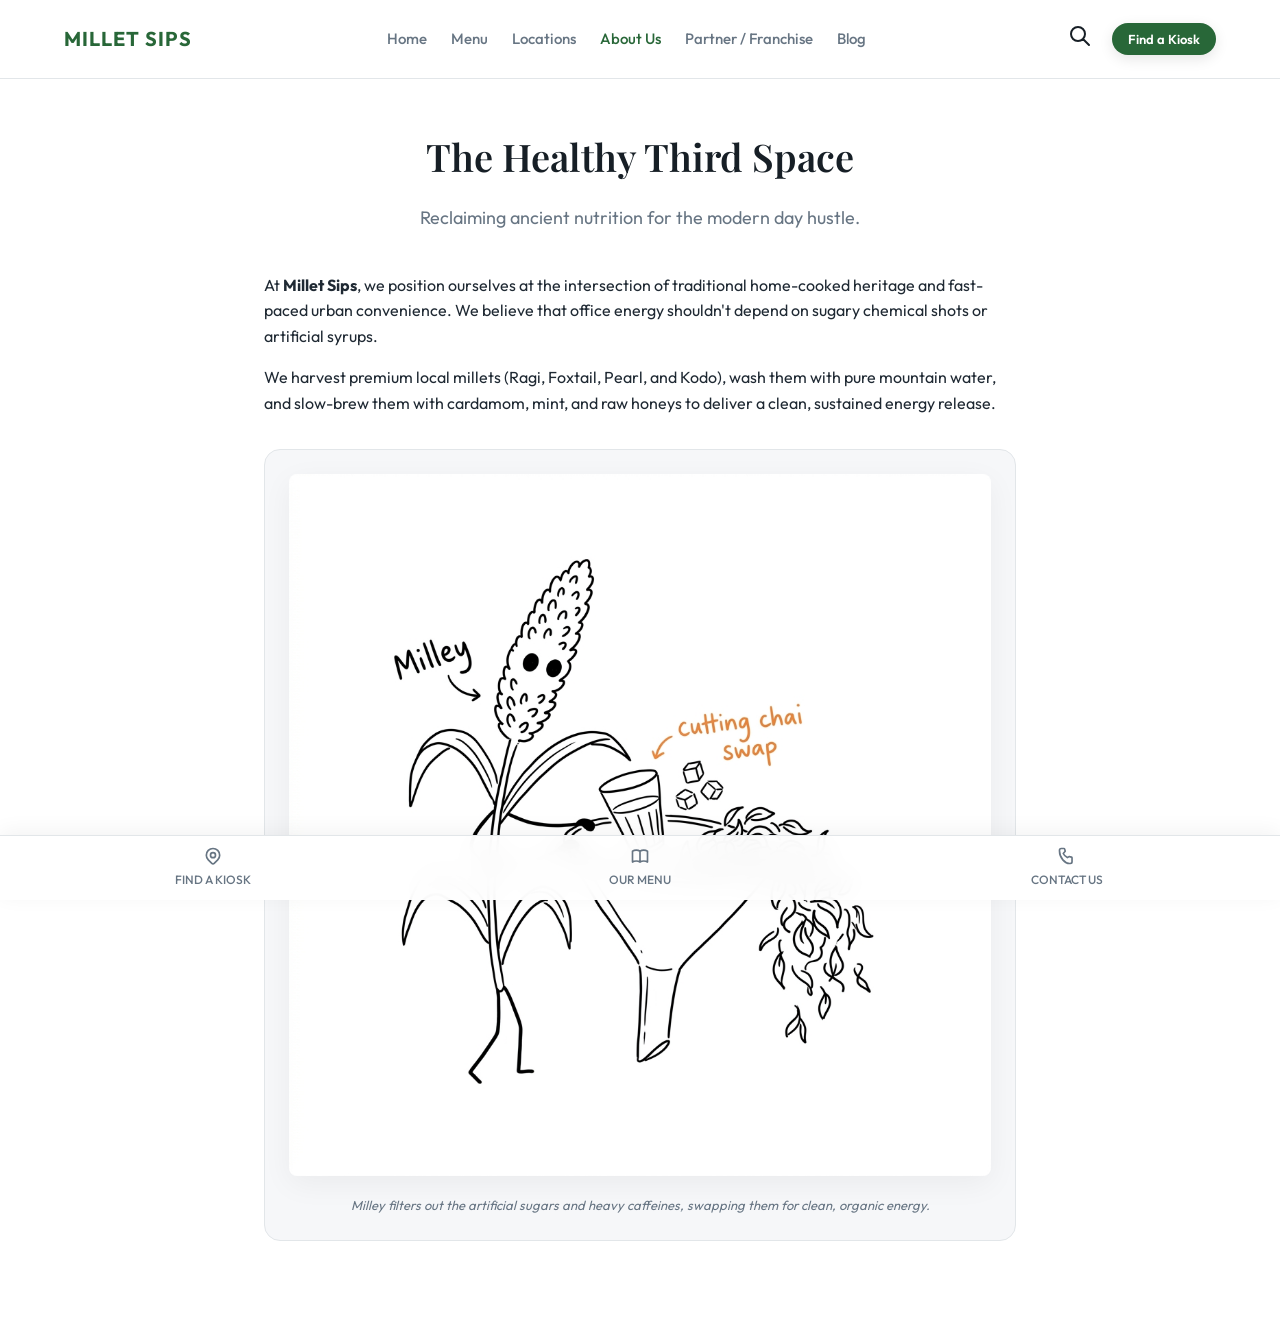
==== about.html @ 1c88190e "Redesigned Millet Sips website with Indianized branding, premium menus, and blog pages" ====
<!DOCTYPE html>
<html lang="en">
<head>
  <meta charset="UTF-8">
  <meta name="viewport" content="width=device-width, initial-scale=1.0">
  <title>About Us | Millet Sips</title>
  <meta name="description" content="Learn about Millet Sips: our mission to bring ancient organic millets into modern office spaces and fast-paced urban lifestyles.">
  <link rel="stylesheet" href="style.css">
</head>
<body>

  <!-- Header -->
  <header>
    <div class="header-container">
      <button class="menu-trigger" aria-label="Menu" onclick="toggleMobileNav(true)">
        <svg style="width: 24px; height: 24px;" fill="none" stroke="currentColor" viewBox="0 0 24 24">
          <path stroke-linecap="round" stroke-linejoin="round" stroke-width="2" d="M4 6h16M4 12h16M4 18h16"></path>
        </svg>
      </button>
      <a href="index.html" class="logo">
        <span>Millet Sips</span>
      </a>
      <ul class="desktop-nav">
        <li><a href="index.html">Home</a></li>
        <li><a href="menu.html">Menu</a></li>
        <li><a href="locations.html">Locations</a></li>
        <li><a href="about.html" class="active">About Us</a></li>
        <li><a href="contact.html">Partner / Franchise</a></li>
        <li><a href="blog.html">Blog</a></li>
      </ul>
      <div style="display: flex; align-items: center; gap: 12px;">
        <button class="search-trigger" aria-label="Search" onclick="showToast('Search activated')">
          <svg style="width: 24px; height: 24px;" fill="none" stroke="currentColor" viewBox="0 0 24 24">
            <path stroke-linecap="round" stroke-linejoin="round" stroke-width="2" d="M21 21l-6-6m2-5a7 7 0 11-14 0 7 7 0 0114 0z"></path>
          </svg>
        </button>
        <button class="cta-button" onclick="window.location.href='locations.html'" style="padding: 8px 16px; font-size: 13px; border-radius: 20px; display: inline-flex;">Find a Kiosk</button>
      </div>
    </div>
  </header>

  <!-- Mobile Navigation Overlay -->
  <div class="mobile-nav-overlay" id="mobileNav" onclick="toggleMobileNav(false)">
    <div class="mobile-nav-drawer" onclick="event.stopPropagation()">
      <div style="display: flex; justify-content: space-between; align-items: center; margin-bottom: 24px;">
        <span style="font-weight: 700; color: var(--primary);">Navigation</span>
        <button onclick="toggleMobileNav(false)" style="background: none; border: none; font-size: 24px; cursor: pointer;">&times;</button>
      </div>
      <a href="index.html">Home</a>
      <a href="menu.html">Menu</a>
      <a href="locations.html">Locations</a>
      <a href="about.html" class="active">About Us</a>
      <a href="contact.html">Partner / Franchise</a>
      <a href="blog.html">Blog</a>
    </div>
  </div>

  <!-- Subpage Content -->
  <div class="subpage-container">
    <h1 class="subpage-title">The Healthy Third Space</h1>
    <p class="subpage-subtitle">Reclaiming ancient nutrition for the modern day hustle.</p>

    <div style="font-size: 16px; color: var(--text-main); margin-bottom: 32px;">
      <p style="margin-bottom: 16px;">
        At <strong>Millet Sips</strong>, we position ourselves at the intersection of traditional home-cooked heritage and fast-paced urban convenience. We believe that office energy shouldn't depend on sugary chemical shots or artificial syrups.
      </p>
      <p style="margin-bottom: 16px;">
        We harvest premium local millets (Ragi, Foxtail, Pearl, and Kodo), wash them with pure mountain water, and slow-brew them with cardamom, mint, and raw honeys to deliver a clean, sustained energy release.
      </p>
    </div>

    <!-- Illustration Box -->
    <div class="illustration-box">
      <img src="assets/illustrations/01-caffeine-filter.png" alt="Caffeine Swap Illustration">
      <div class="illustration-caption">Milley filters out the artificial sugars and heavy caffeines, swapping them for clean, organic energy.</div>
    </div>
  </div>

  <!-- Sticky Bottom Navigation Bar -->
  <nav class="sticky-bottom-nav">
    <a href="locations.html" class="nav-item">
      <svg fill="none" stroke="currentColor" viewBox="0 0 24 24">
        <path stroke-linecap="round" stroke-linejoin="round" stroke-width="2" d="M17.657 16.657L13.414 20.9a1.998 1.998 0 01-2.827 0l-4.244-4.243a8 8 0 1111.314 0z"></path>
        <path stroke-linecap="round" stroke-linejoin="round" stroke-width="2" d="M15 11a3 3 0 11-6 0 3 3 0 016 0z"></path>
      </svg>
      <span>FIND A KIOSK</span>
    </a>
    <a href="menu.html" class="nav-item">
      <svg fill="none" stroke="currentColor" viewBox="0 0 24 24">
        <path stroke-linecap="round" stroke-linejoin="round" stroke-width="2" d="M12 6.253v13m0-13C10.832 5.477 9.246 5 7.5 5S4.168 5.477 3 6.253v13C4.168 18.477 5.754 18 7.5 18s3.332.477 4.5 1.253m0-13C13.168 5.477 14.754 5 16.5 5c1.747 0 3.332.477 4.5 1.253v13C19.832 18.477 18.247 18 16.5 18c-1.746 0-3.332.477-4.5 1.253"></path>
      </svg>
      <span>OUR MENU</span>
    </a>
    <a href="contact.html" class="nav-item">
      <svg fill="none" stroke="currentColor" viewBox="0 0 24 24">
        <path stroke-linecap="round" stroke-linejoin="round" stroke-width="2" d="M3 5a2 2 0 012-2h3.28a1 1 0 01.94.725l.548 2.2a1 1 0 00.099.281L7.5 9a10.518 10.518 0 004.897 4.897l1.703-1.077a1 1 0 011.02-.08l2.2.547a1 1 0 01.725.94V19a2 2 0 01-2 2h-1C9.716 21 3 14.284 3 6V5z"></path>
      </svg>
      <span>CONTACT US</span>
    </a>
  </nav>

  <!-- Toast Notification -->
  <div class="toast" id="toast"></div>

  <script src="app.js"></script>
</body>
</html>
---- style.css ----
@import url('https://fonts.googleapis.com/css2?family=Outfit:wght@300;400;500;600;700&family=Playfair+Display:ital,wght@0,400;0,600;1,400&display=swap');

:root {
  --primary-base: 135;
  --primary: hsl(var(--primary-base), 44%, 28%); /* Earthy green */
  --primary-light: hsl(var(--primary-base), 40%, 96%);
  --primary-hover: hsl(var(--primary-base), 44%, 22%);
  --secondary: hsl(28, 45%, 52%); /* Warm millet / sandy orange */
  --secondary-hover: hsl(28, 45%, 45%);
  --dark: hsl(210, 24%, 12%);
  --light: hsl(0, 0%, 100%);
  --gray-light: hsl(210, 20%, 97%);
  --gray-border: hsl(210, 14%, 90%);
  --text-main: hsl(210, 24%, 16%);
  --text-muted: hsl(210, 12%, 46%);
  --shadow: 0 8px 30px rgba(0, 0, 0, 0.05);
  --shadow-hover: 0 12px 40px rgba(0, 0, 0, 0.1);
  --border-radius: 16px;
  --transition: all 0.3s cubic-bezier(0.4, 0, 0.2, 1);
}

* {
  box-sizing: border-box;
  margin: 0;
  padding: 0;
}

body {
  font-family: 'Outfit', sans-serif;
  color: var(--text-main);
  background-color: var(--light);
  line-height: 1.6;
  -webkit-font-smoothing: antialiased;
}

/* Accessibility Focus Indicators */
:focus-visible {
  outline: 3px solid var(--secondary);
  outline-offset: 4px;
  border-radius: 4px;
}


h1, h2, h3, h4 {
  font-family: 'Playfair Display', serif;
  font-weight: 600;
  color: var(--dark);
}

/* Header styling */
header {
  position: sticky;
  top: 0;
  background: rgba(255, 255, 255, 0.85);
  backdrop-filter: blur(12px);
  -webkit-backdrop-filter: blur(12px);
  border-bottom: 1px solid var(--gray-border);
  z-index: 1000;
  transition: var(--transition);
}

.header-container {
  max-width: 1200px;
  margin: 0 auto;
  padding: 16px 24px;
  display: flex;
  align-items: center;
  justify-content: space-between;
  gap: 16px;
}

.menu-trigger {
  background: none;
  border: none;
  cursor: pointer;
  padding: 8px;
  font-size: 24px;
  color: var(--dark);
  display: none; /* Shown on mobile */
  align-items: center;
  justify-content: center;
}

.desktop-nav {
  display: flex;
  gap: 24px;
  list-style: none;
}

.desktop-nav a {
  text-decoration: none;
  color: var(--text-muted);
  font-weight: 500;
  font-size: 15px;
  transition: var(--transition);
}

.desktop-nav a:hover, .desktop-nav a.active {
  color: var(--primary);
}

/* Mobile Nav Drawer overlay */
.mobile-nav-overlay {
  position: fixed;
  top: 0;
  left: 0;
  right: 0;
  bottom: 0;
  background: rgba(0, 0, 0, 0.4);
  z-index: 1001;
  opacity: 0;
  pointer-events: none;
  transition: opacity 0.3s ease;
}

.mobile-nav-overlay.open {
  opacity: 1;
  pointer-events: auto;
}

.mobile-nav-drawer {
  position: absolute;
  top: 0;
  left: 0;
  width: 280px;
  height: 100%;
  background: var(--light);
  padding: 32px 24px;
  display: flex;
  flex-direction: column;
  gap: 20px;
  transform: translateX(-100%);
  transition: transform 0.3s cubic-bezier(0.4, 0, 0.2, 1);
}

.mobile-nav-overlay.open .mobile-nav-drawer {
  transform: translateX(0);
}

.mobile-nav-drawer a {
  text-decoration: none;
  color: var(--text-main);
  font-weight: 600;
  font-size: 18px;
  transition: var(--transition);
}

.mobile-nav-drawer a:hover {
  color: var(--primary);
}

/* General Subpage layout */
.subpage-container {
  padding: 48px 24px;
  max-width: 800px;
  margin: 0 auto;
}

.subpage-title {
  font-size: 38px;
  margin-bottom: 16px;
  text-align: center;
}

.subpage-subtitle {
  text-align: center;
  color: var(--text-muted);
  font-size: 18px;
  margin-bottom: 40px;
}

.illustration-box {
  margin: 32px 0;
  text-align: center;
  background: var(--gray-light);
  border-radius: var(--border-radius);
  padding: 24px;
  border: 1px solid var(--gray-border);
}

.illustration-box img {
  max-width: 100%;
  height: auto;
  border-radius: 8px;
  box-shadow: var(--shadow);
}

.illustration-caption {
  font-size: 13px;
  color: var(--text-muted);
  margin-top: 12px;
  font-style: italic;
}

@media (max-width: 768px) {
  .menu-trigger {
    display: flex;
  }
  .desktop-nav {
    display: none;
  }
  .illustration-box {
    padding: 8px;
    margin: 16px 0;
    overflow: hidden;
  }
  .illustration-box img {
    transform: scale(1.4);
    transform-origin: center;
    max-width: 100%;
    height: auto;
    display: block;
    margin: 0 auto;
  }
  .illustration-caption {
    margin-top: 24px; /* Added spacing to avoid overlap with scaled image */
    position: relative;
    z-index: 10;
    background: var(--gray-light);
    padding: 4px;
  }
}

.logo {
  display: flex;
  align-items: center;
  gap: 8px;
  font-family: 'Outfit', sans-serif;
  font-weight: 700;
  font-size: 20px;
  letter-spacing: 1px;
  text-transform: uppercase;
  color: var(--primary);
  text-decoration: none;
}

.logo img {
  height: 32px;
  width: auto;
}

.search-trigger {
  background: none;
  border: none;
  cursor: pointer;
  padding: 8px;
  font-size: 22px;
  color: var(--dark);
}

/* Main content wrapper */
main {
  max-width: 1200px;
  margin: 0 auto;
  padding-bottom: 100px; /* Space for sticky bottom navigation */
}

/* Hero Section */
.hero {
  padding: 64px 24px;
  background: linear-gradient(135deg, var(--primary-light) 0%, #fff 100%);
  text-align: center;
  border-radius: var(--border-radius);
  margin: 24px;
  position: relative;
  overflow: hidden;
}

.hero::before {
  content: '';
  position: absolute;
  top: -50%;
  left: -50%;
  width: 200%;
  height: 200%;
  background: radial-gradient(circle, rgba(var(--primary-base), 44%, 28%, 0.03) 0%, transparent 80%);
  pointer-events: none;
}

.hero-subtitle {
  font-family: 'Outfit', sans-serif;
  text-transform: uppercase;
  font-weight: 600;
  font-size: 14px;
  letter-spacing: 2px;
  color: var(--secondary);
  margin-bottom: 16px;
}

.hero-title {
  font-size: 36px;
  line-height: 1.2;
  margin-bottom: 20px;
  color: var(--dark);
}

.hero-description {
  max-width: 600px;
  margin: 0 auto 32px auto;
  color: var(--text-muted);
  font-size: 16px;
}

.cta-button {
  display: inline-flex;
  align-items: center;
  justify-content: center;
  gap: 8px;
  background-color: var(--primary);
  color: var(--light);
  border: none;
  padding: 16px 32px;
  font-family: 'Outfit', sans-serif;
  font-weight: 600;
  font-size: 16px;
  border-radius: 30px;
  cursor: pointer;
  box-shadow: 0 4px 14px rgba(0, 0, 0, 0.1);
  transition: var(--transition);
  text-decoration: none;
}

.cta-button:hover {
  background-color: var(--primary-hover);
  transform: translateY(-2px);
  box-shadow: 0 6px 20px rgba(0, 0, 0, 0.15);
}

/* Menu Grid Section */
.menu-section {
  padding: 24px;
}

.section-header {
  margin-bottom: 24px;
  display: flex;
  align-items: center;
  justify-content: space-between;
}

.section-title {
  font-size: 28px;
}

.product-grid {
  display: grid;
  grid-template-columns: repeat(auto-fill, minmax(280px, 1fr));
  gap: 24px;
}

.product-card {
  background: var(--light);
  border: 1px solid var(--gray-border);
  border-radius: var(--border-radius);
  padding: 16px;
  transition: var(--transition);
  display: flex;
  flex-direction: column;
  position: relative;
  cursor: pointer;
}

.product-card:hover {
  transform: translateY(-4px);
  box-shadow: var(--shadow-hover);
  border-color: var(--primary);
}

.product-thumbnail-wrapper {
  width: 100%;
  height: 200px;
  border-radius: 12px;
  overflow: hidden;
  background-color: var(--gray-light);
  margin-bottom: 16px;
  position: relative;
}

.product-thumbnail {
  width: 100%;
  height: 100%;
  object-fit: cover;
  transition: var(--transition);
}

.product-card:hover .product-thumbnail {
  transform: scale(1.05);
}

.product-title {
  font-size: 20px;
  margin-bottom: 8px;
}

.product-benefit {
  font-size: 14px;
  color: var(--text-muted);
  margin-bottom: 16px;
  flex-grow: 1;
}

.ingredients-trigger {
  display: flex;
  align-items: center;
  gap: 6px;
  font-size: 14px;
  font-weight: 500;
  color: var(--primary);
  background: none;
  border: none;
  cursor: pointer;
  padding: 0;
  transition: var(--transition);
}

.ingredients-trigger svg {
  transition: transform 0.3s ease;
}

.ingredients-trigger.active svg {
  transform: rotate(180deg);
}

.ingredients-content {
  max-height: 0;
  overflow: hidden;
  transition: max-height 0.3s ease-out;
  font-size: 13px;
  color: var(--text-muted);
  margin-top: 8px;
  background: var(--primary-light);
  border-radius: 8px;
}

.ingredients-content.open {
  max-height: 200px;
  padding: 12px;
  border: 1px solid rgba(var(--primary-base), 44%, 28%, 0.1);
}

/* Partner With Us Section */
.partner-section {
  background: var(--dark);
  color: var(--light);
  padding: 64px 24px;
  text-align: center;
  border-radius: var(--border-radius);
  margin: 24px;
}

.partner-section h2 {
  color: var(--light);
  font-size: 32px;
  margin-bottom: 16px;
}

.partner-description {
  max-width: 500px;
  margin: 0 auto 32px auto;
  color: rgba(255, 255, 255, 0.7);
}

.partner-button {
  background-color: var(--secondary);
}

.partner-button:hover {
  background-color: var(--secondary-hover);
}

/* Sticky Bottom Navigation */
.sticky-bottom-nav {
  position: fixed;
  bottom: 0;
  left: 0;
  right: 0;
  background: rgba(255, 255, 255, 0.95);
  backdrop-filter: blur(12px);
  -webkit-backdrop-filter: blur(12px);
  border-top: 1px solid var(--gray-border);
  display: flex;
  justify-content: space-around;
  padding: 8px 0;
  box-shadow: 0 -4px 20px rgba(0, 0, 0, 0.05);
  z-index: 999;
}

.nav-item {
  display: flex;
  flex-direction: column;
  align-items: center;
  justify-content: center;
  color: var(--text-muted);
  text-decoration: none;
  font-size: 12px;
  font-weight: 500;
  flex: 1;
  min-height: 48px; /* Touch target minimum size 48x48px */
  border: none;
  background: none;
  cursor: pointer;
  gap: 4px;
  transition: var(--transition);
}

.nav-item:hover, .nav-item.active {
  color: var(--primary);
}

.nav-item svg {
  width: 20px;
  height: 20px;
}

/* Modal styles */
.modal {
  position: fixed;
  top: 0;
  left: 0;
  right: 0;
  bottom: 0;
  background-color: rgba(0, 0, 0, 0.5);
  display: flex;
  align-items: center;
  justify-content: center;
  opacity: 0;
  pointer-events: none;
  transition: opacity 0.3s ease;
  z-index: 2000;
  padding: 16px;
}

.modal.open {
  opacity: 1;
  pointer-events: auto;
}

.modal-content {
  background: var(--light);
  border-radius: var(--border-radius);
  max-width: 500px;
  width: 100%;
  padding: 32px;
  position: relative;
  transform: translateY(20px);
  transition: transform 0.3s ease;
  box-shadow: var(--shadow-hover);
}

.modal.open .modal-content {
  transform: translateY(0);
}

.close-modal {
  position: absolute;
  top: 16px;
  right: 16px;
  background: none;
  border: none;
  font-size: 24px;
  cursor: pointer;
  color: var(--text-muted);
}

.form-group {
  margin-bottom: 20px;
  text-align: left;
}

.form-group label {
  display: block;
  font-size: 14px;
  font-weight: 500;
  margin-bottom: 6px;
}

.form-control {
  width: 100%;
  padding: 12px;
  border: 1px solid var(--gray-border);
  border-radius: 8px;
  font-family: inherit;
  font-size: 15px;
  transition: var(--transition);
}

.form-control:focus {
  outline: none;
  border-color: var(--primary);
  box-shadow: 0 0 0 3px rgba(var(--primary-base), 44%, 28%, 0.1);
}

/* Toast/Notification alert */
.toast {
  position: fixed;
  bottom: 80px;
  left: 50%;
  transform: translateX(-50%) translateY(100px);
  background: var(--dark);
  color: var(--light);
  padding: 12px 24px;
  border-radius: 30px;
  font-size: 14px;
  font-weight: 500;
  box-shadow: var(--shadow-hover);
  transition: transform 0.3s cubic-bezier(0.175, 0.885, 0.32, 1.275), opacity 0.3s ease;
  z-index: 3000;
  opacity: 0;
  pointer-events: none;
}

.toast.show {
  transform: translateX(-50%) translateY(0);
  opacity: 1;
  pointer-events: auto;
}

/* Responsive adjustments */
@media (max-width: 768px) {
  .hero-title {
    font-size: 28px;
  }
  .product-grid {
    grid-template-columns: 1fr;
  }
}

/* Contact Grid Responsive Layout */
.contact-grid {
  grid-template-columns: 1fr;
}
@media (min-width: 768px) {
  .contact-grid {
    grid-template-columns: 1.2fr 0.8fr;
  }
}

/* SOP Timeline */
.sop-section {
  margin: 48px 0;
  text-align: left;
}
.sop-timeline {
  display: flex;
  flex-direction: column;
  gap: 16px;
  margin-top: 24px;
}
.sop-step {
  display: flex;
  align-items: flex-start;
  gap: 16px;
  background: var(--gray-light);
  padding: 16px;
  border-radius: 12px;
  border-left: 4px solid var(--primary);
  border-top: 1px solid var(--gray-border);
  border-right: 1px solid var(--gray-border);
  border-bottom: 1px solid var(--gray-border);
  transition: var(--transition);
}
.sop-step:hover {
  transform: translateX(4px);
  border-left-color: var(--secondary);
}
.sop-number {
  background: var(--primary);
  color: var(--light);
  width: 32px;
  height: 32px;
  border-radius: 50%;
  display: flex;
  align-items: center;
  justify-content: center;
  font-weight: bold;
  flex-shrink: 0;
  font-size: 15px;
}
.sop-text {
  font-size: 14px;
  color: var(--text-main);
  line-height: 1.5;
}
.sop-text strong {
  color: var(--dark);
}
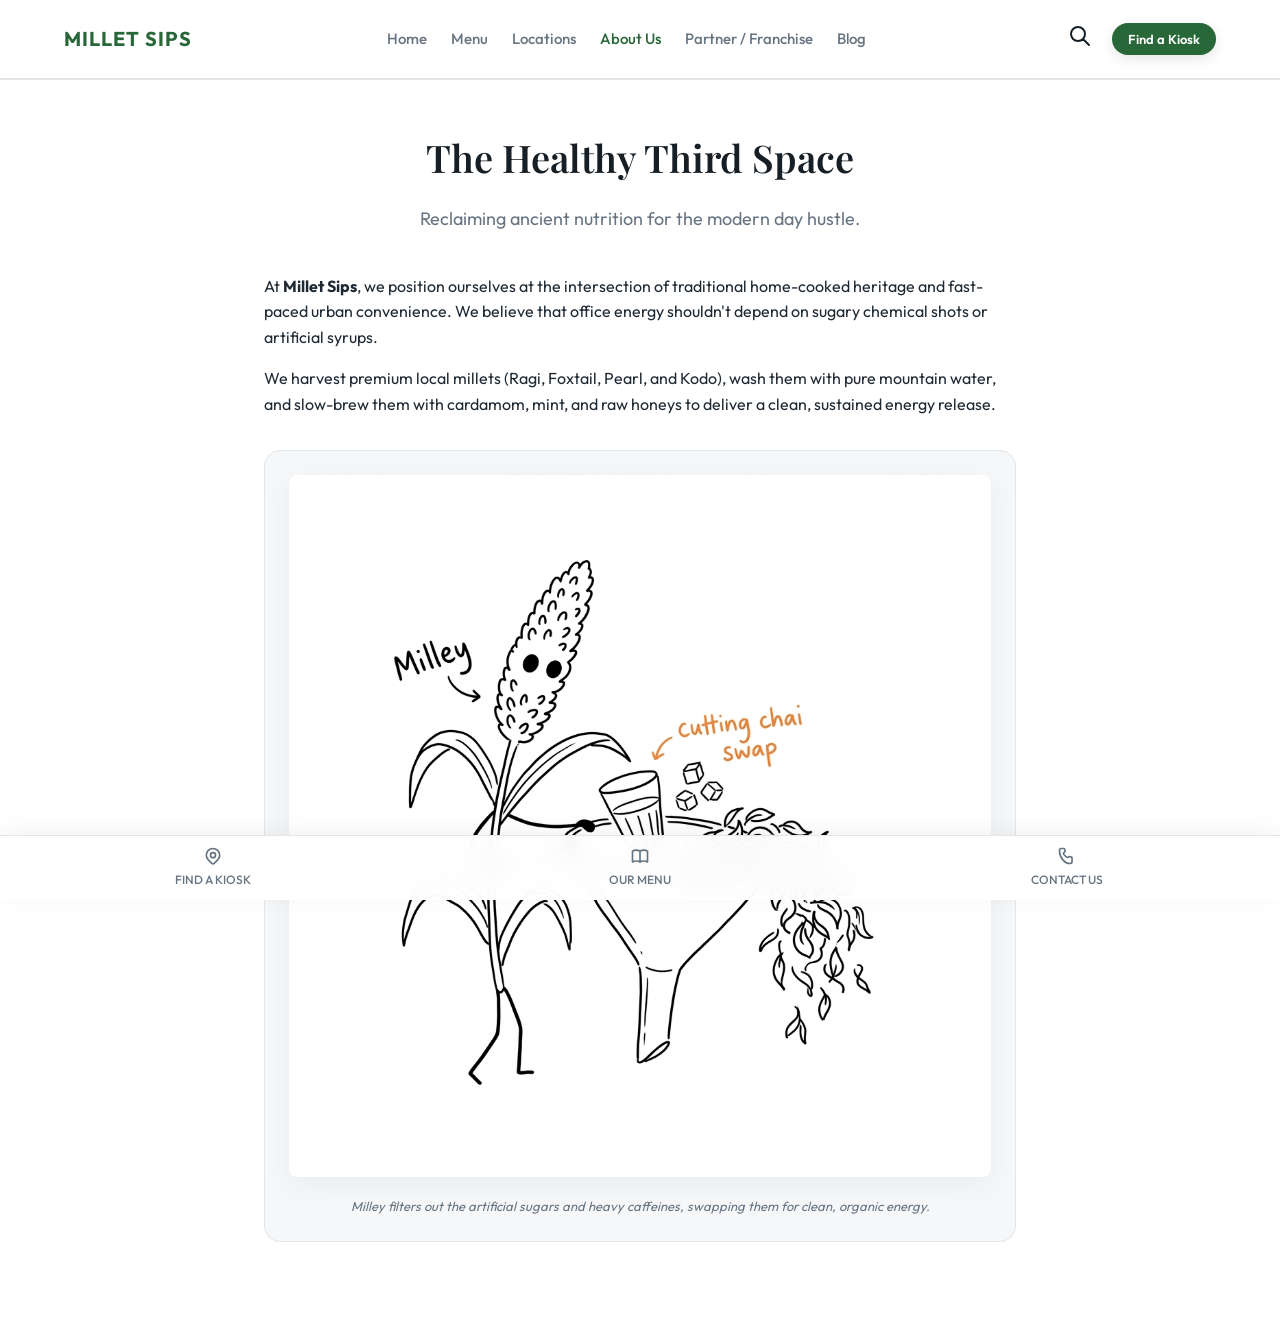
==== commit 33821723: "Implement fully functional header search bar overlay and dropdown" ====
--- a/about.html
+++ b/about.html
@@ -29,13 +29,18 @@
         <li><a href="blog.html">Blog</a></li>
       </ul>
       <div style="display: flex; align-items: center; gap: 12px;">
-        <button class="search-trigger" aria-label="Search" onclick="showToast('Search activated')">
+        <button class="search-trigger" aria-label="Search" onclick="toggleHeaderSearch()">
           <svg style="width: 24px; height: 24px;" fill="none" stroke="currentColor" viewBox="0 0 24 24">
             <path stroke-linecap="round" stroke-linejoin="round" stroke-width="2" d="M21 21l-6-6m2-5a7 7 0 11-14 0 7 7 0 0114 0z"></path>
           </svg>
         </button>
         <button class="cta-button" onclick="window.location.href='locations.html'" style="padding: 8px 16px; font-size: 13px; border-radius: 20px; display: inline-flex;">Find a Kiosk</button>
       </div>
+    </div>
+    <!-- Dropdown Search Bar -->
+    <div class="search-bar-dropdown" id="searchDropdown">
+      <input type="text" class="search-input" id="headerSearchInput" placeholder="Search menu (e.g. Ragi, Chai, Lassi)..." onkeydown="handleHeaderSearch(event)">
+      <button class="search-close" onclick="toggleHeaderSearch(false)">&times;</button>
     </div>
   </header>
 
--- a/style.css
+++ b/style.css
@@ -685,4 +685,46 @@
   color: var(--dark);
 }
 
-
+/* Header Search Bar Dropdown */
+.search-bar-dropdown {
+  display: flex;
+  align-items: center;
+  gap: 12px;
+  background: var(--light);
+  border-top: 1px solid var(--gray-border);
+  padding: 0 24px;
+  max-height: 0;
+  overflow: hidden;
+  transition: max-height 0.3s ease, padding 0.3s ease;
+}
+.search-bar-dropdown.active {
+  max-height: 60px;
+  padding: 10px 24px;
+  border-bottom: 1px solid var(--gray-border);
+}
+.search-bar-dropdown .search-input {
+  flex: 1;
+  border: 1px solid var(--gray-border);
+  border-radius: 20px;
+  padding: 8px 16px;
+  font-size: 14px;
+  outline: none;
+  background: var(--gray-light);
+  color: var(--text-main);
+  transition: var(--transition);
+}
+.search-bar-dropdown .search-input:focus {
+  border-color: var(--primary);
+  background: var(--light);
+}
+.search-bar-dropdown .search-close {
+  background: none;
+  border: none;
+  font-size: 24px;
+  cursor: pointer;
+  color: var(--text-muted);
+  line-height: 1;
+}
+
+
+
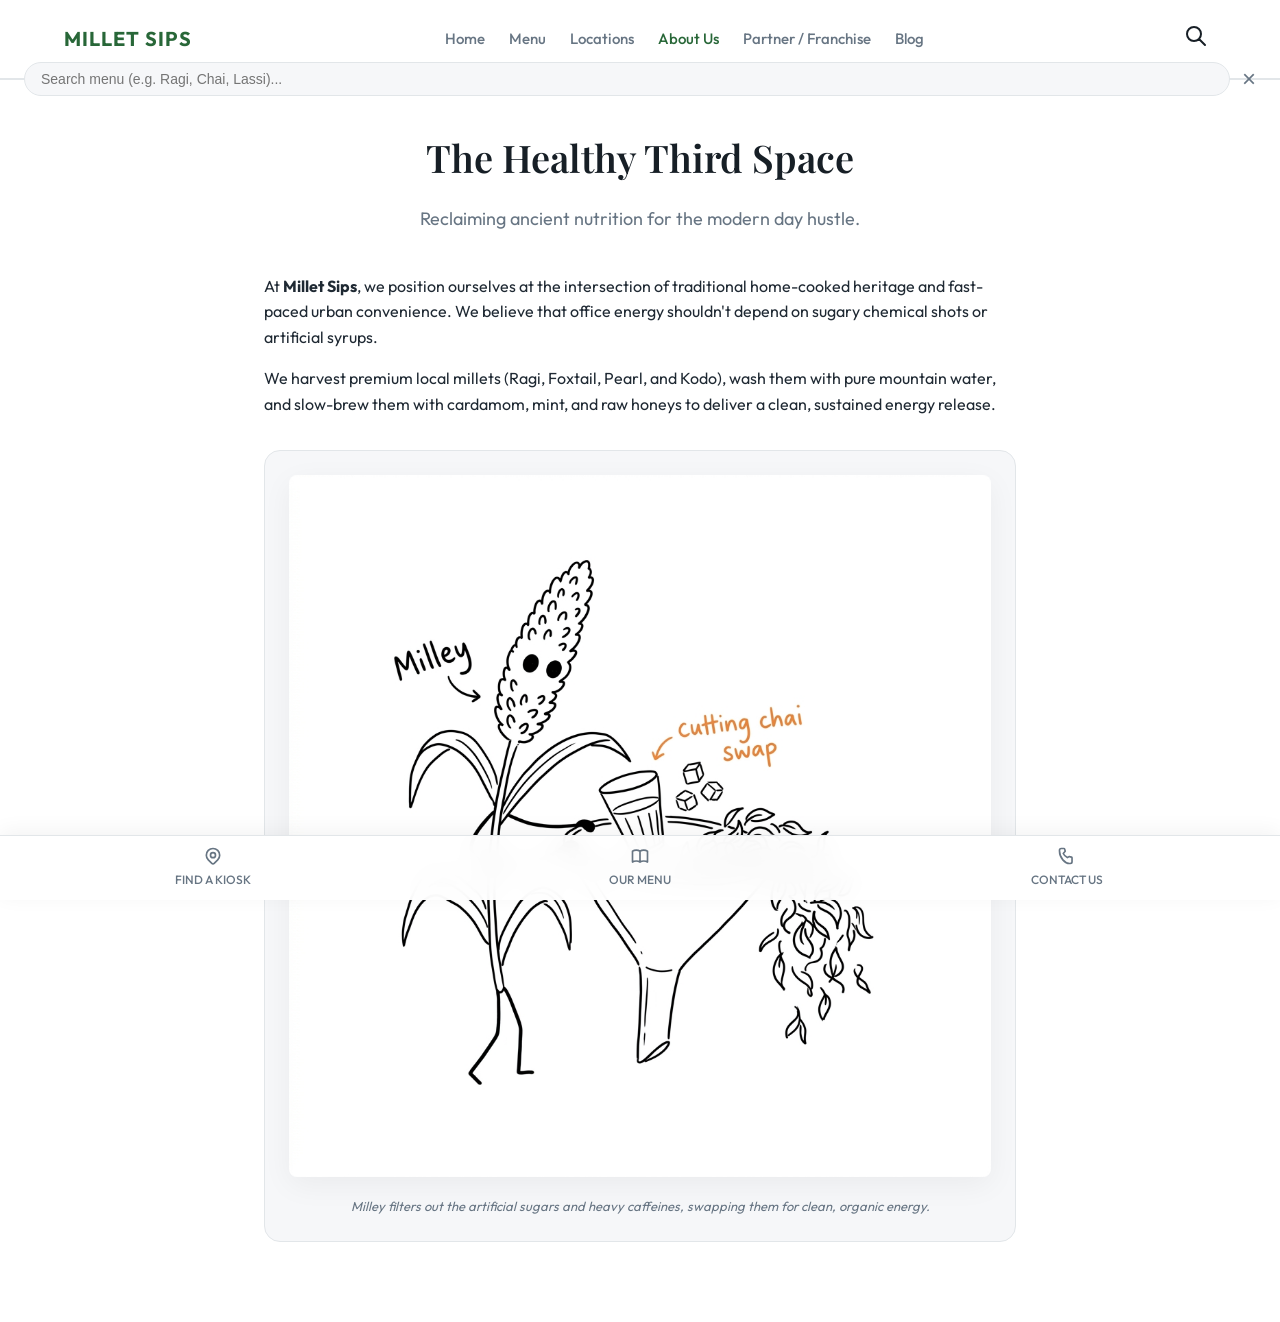
==== commit 44b1d012: "Remove Find a Kiosk button from top header of home and about pages" ====
--- a/about.html
+++ b/about.html
@@ -34,7 +34,6 @@
             <path stroke-linecap="round" stroke-linejoin="round" stroke-width="2" d="M21 21l-6-6m2-5a7 7 0 11-14 0 7 7 0 0114 0z"></path>
           </svg>
         </button>
-        <button class="cta-button" onclick="window.location.href='locations.html'" style="padding: 8px 16px; font-size: 13px; border-radius: 20px; display: inline-flex;">Find a Kiosk</button>
       </div>
     </div>
     <!-- Dropdown Search Bar -->
--- a/style.css
+++ b/style.css
@@ -687,6 +687,7 @@
 
 /* Header Search Bar Dropdown */
 .search-bar-dropdown {
+  position: relative;
   display: flex;
   align-items: center;
   gap: 12px;
@@ -694,7 +695,7 @@
   border-top: 1px solid var(--gray-border);
   padding: 0 24px;
   max-height: 0;
-  overflow: hidden;
+  overflow: visible;
   transition: max-height 0.3s ease, padding 0.3s ease;
 }
 .search-bar-dropdown.active {
@@ -726,5 +727,50 @@
   line-height: 1;
 }
 
-
-
+/* Floating Autocomplete Suggestions */
+.search-suggestions {
+  position: absolute;
+  top: 100%;
+  left: 24px;
+  right: 24px;
+  background: var(--light);
+  border: 1px solid var(--gray-border);
+  border-radius: 8px;
+  box-shadow: var(--shadow-hover);
+  max-height: 200px;
+  overflow-y: auto;
+  z-index: 4000;
+  display: none;
+  flex-direction: column;
+}
+.search-suggestions.active {
+  display: flex;
+}
+.suggestion-item {
+  padding: 12px 16px;
+  font-size: 14px;
+  color: var(--text-main);
+  cursor: pointer;
+  border-bottom: 1px solid var(--gray-light);
+  display: flex;
+  justify-content: space-between;
+  align-items: center;
+  transition: var(--transition);
+}
+.suggestion-item:hover {
+  background: var(--gray-light);
+  color: var(--primary);
+}
+.suggestion-category {
+  font-size: 10px;
+  font-weight: 700;
+  color: var(--primary);
+  text-transform: uppercase;
+  background: var(--primary-light);
+  padding: 2px 8px;
+  border-radius: 10px;
+}
+
+
+
+
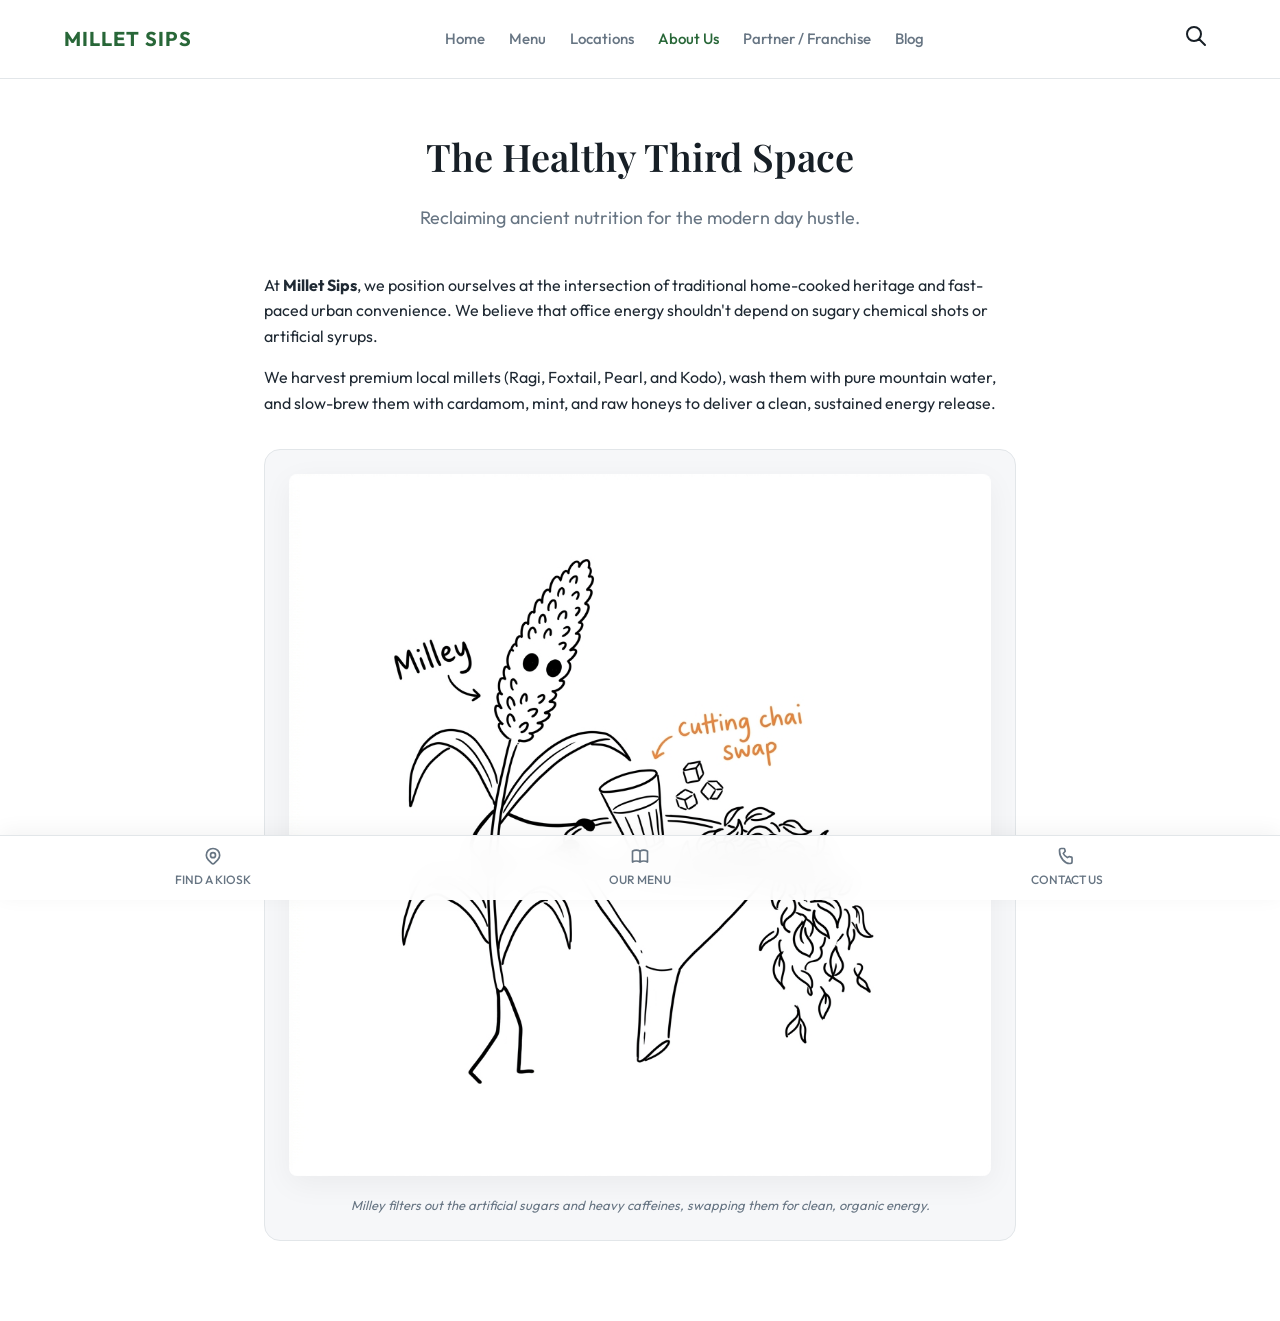
==== commit ed04e49a: "Restrict margin: 15px 0 auto to about us illustration specifically" ====
--- a/about.html
+++ b/about.html
@@ -74,7 +74,7 @@
     </div>
 
     <!-- Illustration Box -->
-    <div class="illustration-box">
+    <div class="illustration-box about-illustration">
       <img src="assets/illustrations/01-caffeine-filter.png" alt="Caffeine Swap Illustration">
       <div class="illustration-caption">Milley filters out the artificial sugars and heavy caffeines, swapping them for clean, organic energy.</div>
     </div>
--- a/style.css
+++ b/style.css
@@ -2,10 +2,12 @@
 
 :root {
   --primary-base: 135;
-  --primary: hsl(var(--primary-base), 44%, 28%); /* Earthy green */
+  --primary: hsl(var(--primary-base), 44%, 28%);
+  /* Earthy green */
   --primary-light: hsl(var(--primary-base), 40%, 96%);
   --primary-hover: hsl(var(--primary-base), 44%, 22%);
-  --secondary: hsl(28, 45%, 52%); /* Warm millet / sandy orange */
+  --secondary: hsl(28, 45%, 52%);
+  /* Warm millet / sandy orange */
   --secondary-hover: hsl(28, 45%, 45%);
   --dark: hsl(210, 24%, 12%);
   --light: hsl(0, 0%, 100%);
@@ -41,7 +43,10 @@
 }
 
 
-h1, h2, h3, h4 {
+h1,
+h2,
+h3,
+h4 {
   font-family: 'Playfair Display', serif;
   font-weight: 600;
   color: var(--dark);
@@ -76,7 +81,8 @@
   padding: 8px;
   font-size: 24px;
   color: var(--dark);
-  display: none; /* Shown on mobile */
+  display: none;
+  /* Shown on mobile */
   align-items: center;
   justify-content: center;
 }
@@ -95,7 +101,8 @@
   transition: var(--transition);
 }
 
-.desktop-nav a:hover, .desktop-nav a.active {
+.desktop-nav a:hover,
+.desktop-nav a.active {
   color: var(--primary);
 }
 
@@ -196,24 +203,33 @@
   .menu-trigger {
     display: flex;
   }
+
   .desktop-nav {
     display: none;
   }
+
   .illustration-box {
     padding: 8px;
     margin: 16px 0;
     overflow: hidden;
   }
+
   .illustration-box img {
     transform: scale(1.4);
     transform-origin: center;
     max-width: 100%;
     height: auto;
     display: block;
-    margin: 0 auto;
+    margin: 0px -25px auto;
   }
+
+  .about-illustration img {
+    margin: 15px 0 auto;
+  }
+
   .illustration-caption {
-    margin-top: 24px; /* Added spacing to avoid overlap with scaled image */
+    margin-top: 24px;
+    /* Added spacing to avoid overlap with scaled image */
     position: relative;
     z-index: 10;
     background: var(--gray-light);
@@ -252,7 +268,8 @@
 main {
   max-width: 1200px;
   margin: 0 auto;
-  padding-bottom: 100px; /* Space for sticky bottom navigation */
+  padding-bottom: 100px;
+  /* Space for sticky bottom navigation */
 }
 
 /* Hero Section */
@@ -495,7 +512,8 @@
   font-size: 12px;
   font-weight: 500;
   flex: 1;
-  min-height: 48px; /* Touch target minimum size 48x48px */
+  min-height: 48px;
+  /* Touch target minimum size 48x48px */
   border: none;
   background: none;
   cursor: pointer;
@@ -503,7 +521,8 @@
   transition: var(--transition);
 }
 
-.nav-item:hover, .nav-item.active {
+.nav-item:hover,
+.nav-item.active {
   color: var(--primary);
 }
 
@@ -620,6 +639,7 @@
   .hero-title {
     font-size: 28px;
   }
+
   .product-grid {
     grid-template-columns: 1fr;
   }
@@ -629,6 +649,7 @@
 .contact-grid {
   grid-template-columns: 1fr;
 }
+
 @media (min-width: 768px) {
   .contact-grid {
     grid-template-columns: 1.2fr 0.8fr;
@@ -640,12 +661,14 @@
   margin: 48px 0;
   text-align: left;
 }
+
 .sop-timeline {
   display: flex;
   flex-direction: column;
   gap: 16px;
   margin-top: 24px;
 }
+
 .sop-step {
   display: flex;
   align-items: flex-start;
@@ -659,10 +682,12 @@
   border-bottom: 1px solid var(--gray-border);
   transition: var(--transition);
 }
+
 .sop-step:hover {
   transform: translateX(4px);
   border-left-color: var(--secondary);
 }
+
 .sop-number {
   background: var(--primary);
   color: var(--light);
@@ -676,55 +701,80 @@
   flex-shrink: 0;
   font-size: 15px;
 }
+
 .sop-text {
   font-size: 14px;
   color: var(--text-main);
   line-height: 1.5;
 }
+
 .sop-text strong {
   color: var(--dark);
 }
 
 /* Header Search Bar Dropdown */
 .search-bar-dropdown {
-  position: relative;
+  position: absolute;
+  top: 0;
+  left: 0;
+  width: 100%;
+  height: 100%;
+  background: var(--light);
   display: flex;
   align-items: center;
   gap: 12px;
-  background: var(--light);
-  border-top: 1px solid var(--gray-border);
   padding: 0 24px;
-  max-height: 0;
-  overflow: visible;
-  transition: max-height 0.3s ease, padding 0.3s ease;
-}
+  box-sizing: border-box;
+  opacity: 0;
+  pointer-events: none;
+  transition: opacity 0.2s ease;
+  z-index: 1010;
+}
+
 .search-bar-dropdown.active {
-  max-height: 60px;
-  padding: 10px 24px;
-  border-bottom: 1px solid var(--gray-border);
-}
+  opacity: 1;
+  pointer-events: auto;
+}
+
 .search-bar-dropdown .search-input {
   flex: 1;
   border: 1px solid var(--gray-border);
-  border-radius: 20px;
-  padding: 8px 16px;
-  font-size: 14px;
+  border-radius: 24px;
+  padding: 10px 16px;
+  font-size: 15px;
   outline: none;
   background: var(--gray-light);
   color: var(--text-main);
   transition: var(--transition);
 }
+
 .search-bar-dropdown .search-input:focus {
   border-color: var(--primary);
   background: var(--light);
-}
+  outline: none;
+}
+
 .search-bar-dropdown .search-close {
   background: none;
   border: none;
-  font-size: 24px;
+  font-size: 28px;
   cursor: pointer;
   color: var(--text-muted);
   line-height: 1;
+  padding: 4px 12px;
+  display: flex;
+  align-items: center;
+  justify-content: center;
+  transition: var(--transition);
+}
+
+.search-bar-dropdown .search-close:focus {
+  outline: none;
+  color: var(--secondary);
+}
+
+.search-bar-dropdown .search-close:hover {
+  color: var(--dark);
 }
 
 /* Floating Autocomplete Suggestions */
@@ -743,9 +793,11 @@
   display: none;
   flex-direction: column;
 }
+
 .search-suggestions.active {
   display: flex;
 }
+
 .suggestion-item {
   padding: 12px 16px;
   font-size: 14px;
@@ -757,10 +809,12 @@
   align-items: center;
   transition: var(--transition);
 }
+
 .suggestion-item:hover {
   background: var(--gray-light);
   color: var(--primary);
 }
+
 .suggestion-category {
   font-size: 10px;
   font-weight: 700;
@@ -769,8 +823,4 @@
   background: var(--primary-light);
   padding: 2px 8px;
   border-radius: 10px;
-}
-
-
-
-
+}
